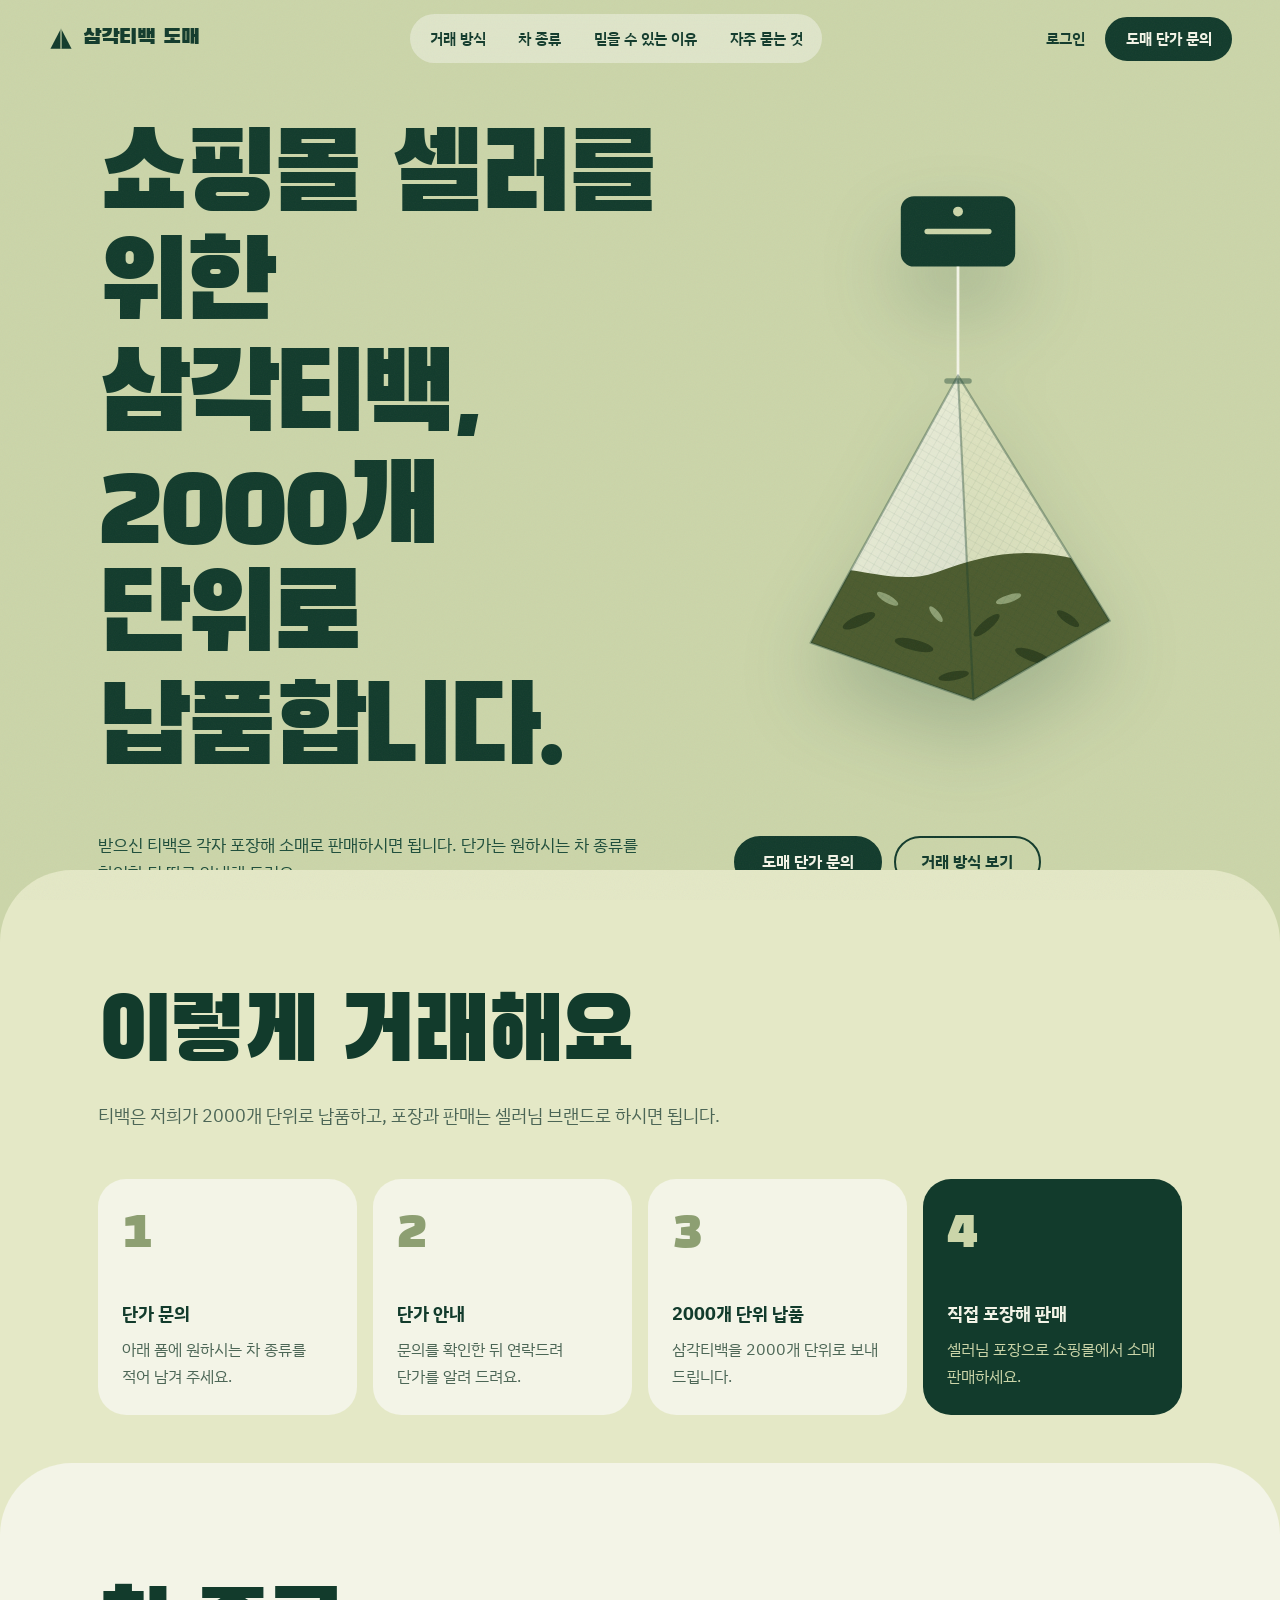
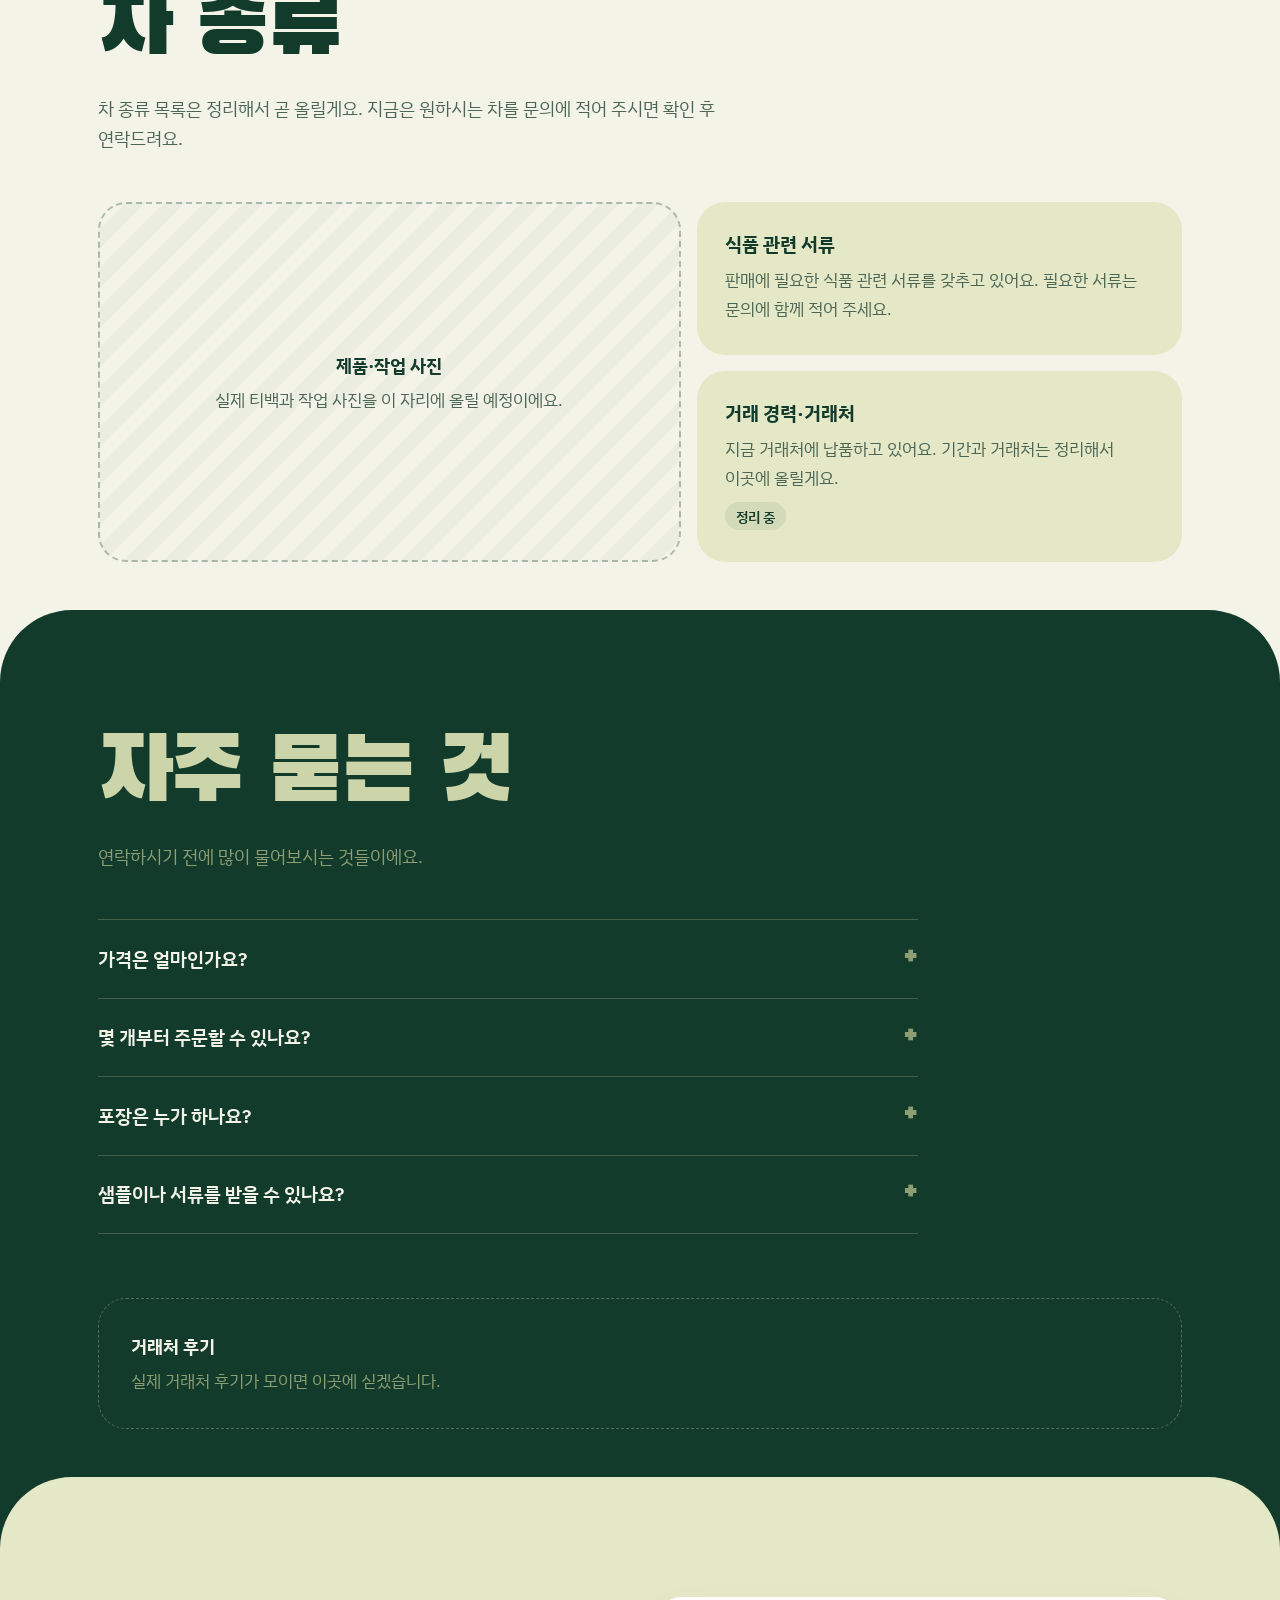
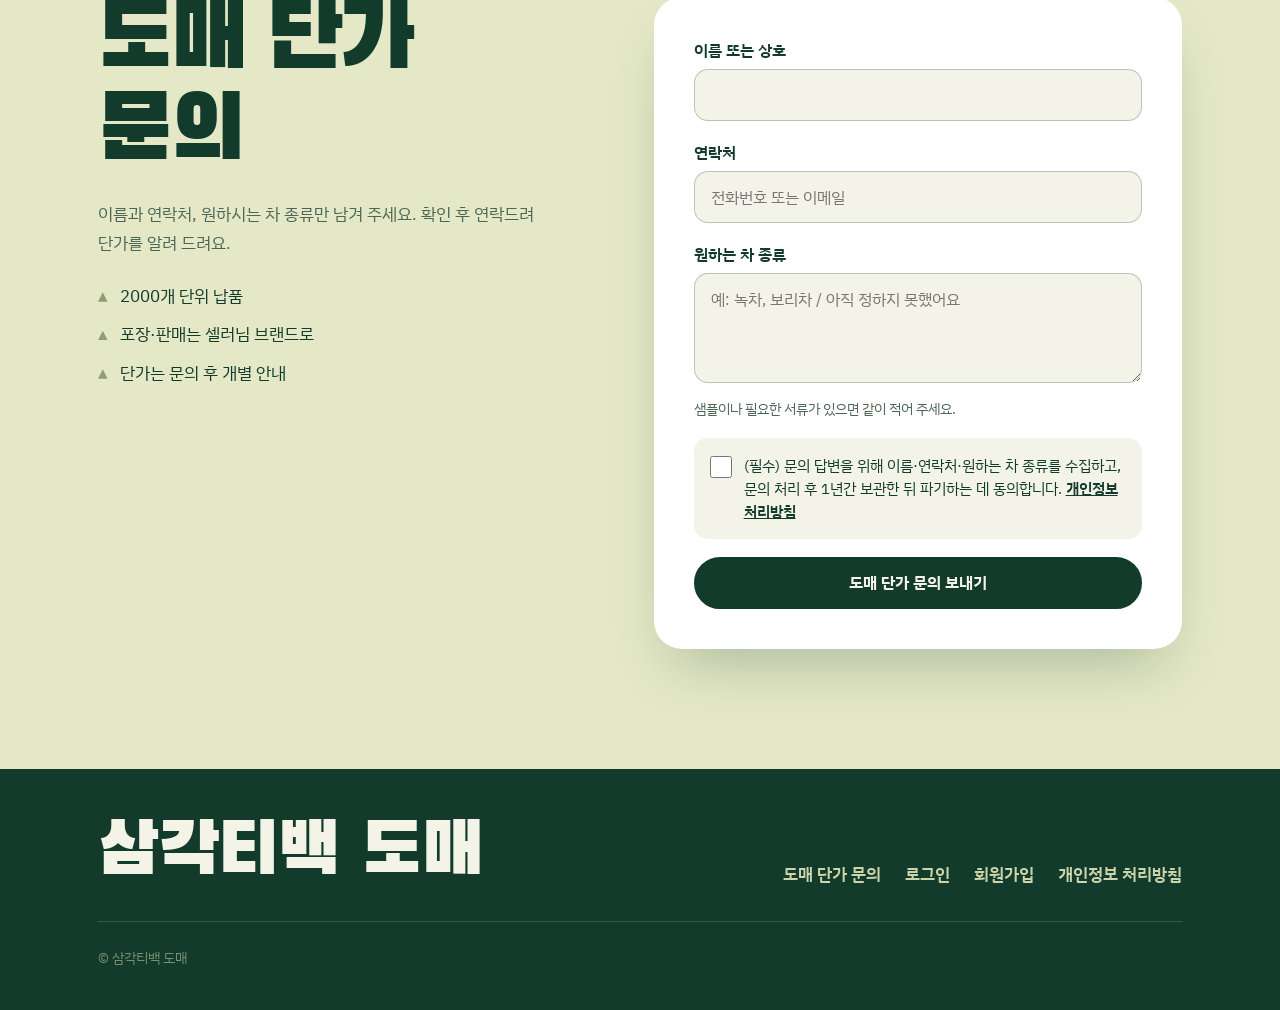
==== index.html @ 4edaec27 "첫 화면과 본문, 개인정보 처리방침 자리 추가 Co-Authored-By: Claude Opus 5.5 <noreply@anthropic.com>" ====
<!doctype html>
<html lang="ko">
<head>
  <meta charset="utf-8">
  <meta name="viewport" content="width=device-width, initial-scale=1">
  <title>삼각티백 도매 — 쇼핑몰 셀러 납품</title>
  <meta name="description" content="쇼핑몰 셀러를 위한 삼각티백, 2000개 단위로 납품합니다. 받은 티백은 직접 포장해 소매로 판매하실 수 있어요.">
  <meta name="theme-color" content="#cbd5a9">
  <link rel="icon" href="data:image/svg+xml,%3Csvg xmlns='http://www.w3.org/2000/svg' viewBox='0 0 32 32'%3E%3Cpath d='M16 3 29 28H3z' fill='%23123b2c'/%3E%3C/svg%3E">
  <link rel="preconnect" href="https://fonts.googleapis.com">
  <link rel="preconnect" href="https://fonts.gstatic.com" crossorigin>
  <link href="https://fonts.googleapis.com/css2?family=Black+Han+Sans&family=IBM+Plex+Sans+KR:wght@400;600;700&display=swap" rel="stylesheet">
  <link rel="stylesheet" href="/styles.css">
</head>
<body>
  <header class="nav" id="nav">
    <a class="logo" href="/" aria-label="삼각티백 도매 처음으로">
      <svg viewBox="0 0 32 32" aria-hidden="true"><path d="M16 3 29 28H3z" fill="#123b2c"/><path d="M16 3v25" stroke="#cbd5a9" stroke-width="1.5"/></svg>
      <span>삼각티백 도매</span>
    </a>
    <nav class="nav-links" aria-label="주요 메뉴">
      <a href="#how">거래 방식</a>
      <a href="#tea">차 종류</a>
      <a href="#proof">믿을 수 있는 이유</a>
      <a href="#faq">자주 묻는 것</a>
    </nav>
    <div class="nav-right">
      <a class="nav-login" href="/login" id="navLogin">로그인</a>
      <a class="btn" href="#contact">도매 단가 문의</a>
    </div>
  </header>

  <main>
    <section class="hero" aria-labelledby="heroTitle">
      <div class="wrap hero-grid">
        <h1 id="heroTitle">
          <span class="line"><span>쇼핑몰 셀러를 위한</span></span>
          <span class="line"><span>삼각티백,</span></span>
          <span class="line"><span><span class="num">2000</span>개 단위로</span></span>
          <span class="line"><span>납품합니다.</span></span>
        </h1>
        <div class="teabag-stage" aria-hidden="true">
          <svg class="teabag" viewBox="0 0 400 500">
            <defs>
              <pattern id="mesh" width="7" height="7" patternUnits="userSpaceOnUse" patternTransform="rotate(30)">
                <path d="M0 0H7M0 0V7" stroke="#123b2c" stroke-opacity=".13" stroke-width=".8"/>
              </pattern>
              <clipPath id="bag"><path d="M200 175 66 418 214 470 338 398z"/></clipPath>
            </defs>
            <!-- 꼬리표 -->
            <rect x="148" y="12" width="104" height="64" rx="12" fill="#123b2c"/>
            <path d="M200 76v100" stroke="#f3f4e7" stroke-width="2.5"/>
            <path d="M172 44h56" stroke="#cbd5a9" stroke-width="5" stroke-linecap="round"/>
            <circle cx="200" cy="26" r="4.5" fill="#cbd5a9"/>
            <!-- 망 -->
            <path d="M200 175 66 418 214 470z" fill="#f3f4e7" fill-opacity=".72"/>
            <path d="M200 175 214 470 338 398z" fill="#e4e8c6" fill-opacity=".8"/>
            <g clip-path="url(#bag)">
              <path d="M40 360c50-26 92 10 140-6 52-18 90-30 180 4v160H40z" fill="#4c5b2e"/>
              <g fill="#2e3f1d">
                <ellipse cx="110" cy="398" rx="16" ry="5" transform="rotate(-24 110 398)"/>
                <ellipse cx="160" cy="420" rx="18" ry="5" transform="rotate(14 160 420)"/>
                <ellipse cx="226" cy="402" rx="15" ry="4.5" transform="rotate(-40 226 402)"/>
                <ellipse cx="268" cy="430" rx="17" ry="5" transform="rotate(20 268 430)"/>
                <ellipse cx="196" cy="448" rx="14" ry="4" transform="rotate(-10 196 448)"/>
                <ellipse cx="300" cy="396" rx="12" ry="4" transform="rotate(35 300 396)"/>
              </g>
              <g fill="#8d9f72">
                <ellipse cx="136" cy="378" rx="11" ry="3.5" transform="rotate(30 136 378)"/>
                <ellipse cx="246" cy="378" rx="12" ry="3.5" transform="rotate(-18 246 378)"/>
                <ellipse cx="180" cy="392" rx="9" ry="3" transform="rotate(50 180 392)"/>
              </g>
              <rect x="0" y="150" width="400" height="350" fill="url(#mesh)"/>
            </g>
            <path d="M200 175 66 418 214 470 338 398z M200 175 214 470" fill="none" stroke="#123b2c" stroke-opacity=".35" stroke-width="2" stroke-linejoin="round"/>
            <path d="M190 180h20" stroke="#123b2c" stroke-opacity=".4" stroke-width="5" stroke-linecap="round"/>
          </svg>
        </div>
      </div>
      <div class="wrap hero-foot fade-in">
        <p>받으신 티백은 각자 포장해 소매로 판매하시면 됩니다. 단가는 원하시는 차 종류를 확인한 뒤 따로 안내해 드려요.</p>
        <div class="hero-actions">
          <a class="btn" href="#contact">도매 단가 문의</a>
          <a class="btn ghost" href="#how">거래 방식 보기</a>
        </div>
      </div>
    </section>

    <section class="block straw" id="how" aria-labelledby="howTitle">
      <div class="wrap">
        <h2 id="howTitle">이렇게 거래해요</h2>
        <p class="lead">티백은 저희가 2000개 단위로 납품하고, 포장과 판매는 셀러님 브랜드로 하시면 됩니다.</p>
        <ol class="steps">
          <li><h3>단가 문의</h3><p>아래 폼에 원하시는 차 종류를 적어 남겨 주세요.</p></li>
          <li><h3>단가 안내</h3><p>문의를 확인한 뒤 연락드려 단가를 알려 드려요.</p></li>
          <li><h3>2000개 단위 납품</h3><p>삼각티백을 2000개 단위로 보내 드립니다.</p></li>
          <li class="you"><h3>직접 포장해 판매</h3><p>셀러님 포장으로 쇼핑몰에서 소매 판매하세요.</p></li>
        </ol>
      </div>
    </section>

    <section class="block paper" id="tea" aria-labelledby="teaTitle">
      <div class="wrap">
        <h2 id="teaTitle">차 종류</h2>
        <p class="lead">차 종류 목록은 정리해서 곧 올릴게요. 지금은 원하시는 차를 문의에 적어 주시면 확인 후 연락드려요.</p>
        <div class="proof" id="proof">
          <div class="proof-photo">
            <div><strong>제품·작업 사진</strong>실제 티백과 작업 사진을 이 자리에 올릴 예정이에요.</div>
          </div>
          <div class="proof-list" aria-label="믿을 수 있는 이유">
            <div class="proof-item">
              <h3>식품 관련 서류</h3>
              <p>판매에 필요한 식품 관련 서류를 갖추고 있어요. 필요한 서류는 문의에 함께 적어 주세요.</p>
            </div>
            <div class="proof-item">
              <h3>거래 경력·거래처</h3>
              <p>지금 거래처에 납품하고 있어요. 기간과 거래처는 정리해서 이곳에 올릴게요.</p>
              <span class="pending">정리 중</span>
            </div>
          </div>
        </div>
      </div>
    </section>

    <section class="block forest" id="faq" aria-labelledby="faqTitle">
      <div class="wrap">
        <h2 id="faqTitle">자주 묻는 것</h2>
        <p class="lead">연락하시기 전에 많이 물어보시는 것들이에요.</p>
        <div class="faq">
          <details>
            <summary>가격은 얼마인가요?</summary>
            <p>단가는 사이트에 공개하지 않아요. 원하시는 차 종류를 적어 문의해 주시면 확인 후 따로 안내해 드려요.</p>
          </details>
          <details>
            <summary>몇 개부터 주문할 수 있나요?</summary>
            <p>삼각티백은 2000개 단위로 납품해요.</p>
          </details>
          <details>
            <summary>포장은 누가 하나요?</summary>
            <p>티백만 납품하고, 포장은 셀러님이 직접 하셔서 소매로 판매하시면 됩니다.</p>
          </details>
          <details>
            <summary>샘플이나 서류를 받을 수 있나요?</summary>
            <p>식품 관련 서류는 갖추고 있어요. 샘플이나 필요한 서류가 있으면 문의에 함께 적어 주세요. 확인 후 연락드려요.</p>
          </details>
        </div>
        <div class="reviews">
          <h3>거래처 후기</h3>
          <p>실제 거래처 후기가 모이면 이곳에 싣겠습니다.</p>
        </div>
      </div>
    </section>

    <section class="block straw" id="contact" aria-labelledby="contactTitle">
      <div class="wrap contact-grid">
        <div class="contact-side">
          <h2 id="contactTitle">도매 단가 문의</h2>
          <p>이름과 연락처, 원하시는 차 종류만 남겨 주세요. 확인 후 연락드려 단가를 알려 드려요.</p>
          <ul>
            <li>2000개 단위 납품</li>
            <li>포장·판매는 셀러님 브랜드로</li>
            <li>단가는 문의 후 개별 안내</li>
          </ul>
        </div>
        <form class="form" id="inquiryForm" novalidate>
          <div class="field">
            <label for="f-name">이름 또는 상호</label>
            <input id="f-name" name="name" autocomplete="name" maxlength="50" required>
          </div>
          <div class="field">
            <label for="f-contact">연락처</label>
            <input id="f-contact" name="contact" autocomplete="tel" maxlength="100" placeholder="전화번호 또는 이메일" required>
          </div>
          <div class="field">
            <label for="f-tea">원하는 차 종류</label>
            <textarea id="f-tea" name="tea_type" maxlength="1000" placeholder="예: 녹차, 보리차 / 아직 정하지 못했어요"></textarea>
            <p class="hint">샘플이나 필요한 서류가 있으면 같이 적어 주세요.</p>
          </div>
          <div class="trap" aria-hidden="true">
            <label for="f-website">웹사이트</label>
            <input id="f-website" name="website" tabindex="-1" autocomplete="off">
          </div>
          <label class="consent">
            <input type="checkbox" id="f-consent" required>
            <span>(필수) 문의 답변을 위해 이름·연락처·원하는 차 종류를 수집하고, 문의 처리 후 1년간 보관한 뒤 파기하는 데 동의합니다. <a href="/privacy">개인정보 처리방침</a></span>
          </label>
          <p class="form-msg" id="formMsg" role="status" hidden></p>
          <button class="btn" type="submit" id="submitBtn">도매 단가 문의 보내기</button>
        </form>
      </div>
    </section>
  </main>

  <footer class="footer">
    <div class="wrap">
      <div class="footer-top">
        <p class="big">삼각티백 도매</p>
        <nav aria-label="아래 메뉴">
          <a href="#contact">도매 단가 문의</a>
          <a href="/login">로그인</a>
          <a href="/signup">회원가입</a>
          <a href="/privacy">개인정보 처리방침</a>
        </nav>
      </div>
      <small>© 삼각티백 도매</small>
    </div>
  </footer>

  <script src="/site.js"></script>
</body>
</html>
---- styles.css ----
/* 삼각티백 도매 — 공통 스타일
   색: 찻잎 숲(forest) · 덖은 잎(sage) · 마른 잎(straw) · 종이(paper) · 이끼(moss) */
:root {
  --forest: #123b2c;
  --forest-2: #1d4d3a;
  --sage: #cbd5a9;
  --straw: #e4e8c6;
  --paper: #f3f4e7;
  --moss: #8d9f72;
  --ink: var(--forest);
  --muted: #4c6656;
  --line: rgba(18, 59, 44, 0.16);
  --danger: #9b2c1f;
  --ease: cubic-bezier(0.16, 1, 0.3, 1);
  --display: "Black Han Sans", "IBM Plex Sans KR", sans-serif;
  --body: "IBM Plex Sans KR", system-ui, sans-serif;
  --radius-xl: clamp(2rem, 6vw, 4.5rem);
  --radius-md: 1.75rem;
  --shadow: 0 30px 60px -20px rgba(18, 59, 44, 0.28);
  --gutter: clamp(1rem, 4vw, 3rem);
}

*, *::before, *::after { box-sizing: border-box; }
[hidden] { display: none !important; }
html { scroll-behavior: smooth; -webkit-text-size-adjust: 100%; }
body {
  margin: 0;
  background: var(--paper);
  color: var(--ink);
  font-family: var(--body);
  font-size: 17px;
  line-height: 1.7;
  word-break: keep-all;
  overflow-wrap: break-word;
}
img, svg { display: block; max-width: 100%; }
a { color: inherit; }
:focus-visible { outline: 3px solid var(--forest); outline-offset: 3px; border-radius: 6px; }

/* 종이 질감 */
body::after {
  content: "";
  position: fixed; inset: 0;
  pointer-events: none;
  z-index: 100;
  opacity: 0.045;
  background-image: url("data:image/svg+xml,%3Csvg xmlns='http://www.w3.org/2000/svg' width='160' height='160'%3E%3Cfilter id='n'%3E%3CfeTurbulence type='fractalNoise' baseFrequency='.85' numOctaves='3' stitchTiles='stitch'/%3E%3C/filter%3E%3Crect width='100%25' height='100%25' filter='url(%23n)'/%3E%3C/svg%3E");
}

.wrap { width: min(1180px, 100%); margin: 0 auto; padding: 0 var(--gutter); }

/* 버튼 */
.btn {
  display: inline-flex; align-items: center; justify-content: center; gap: .5rem;
  min-height: 52px;
  padding: .85rem 1.6rem;
  border: 2px solid var(--forest);
  border-radius: 999px;
  background: var(--forest);
  color: var(--paper);
  font: 700 1rem/1.2 var(--body);
  text-decoration: none;
  cursor: pointer;
  transition: transform .5s var(--ease), background-color .5s var(--ease), color .5s var(--ease);
}
.btn:hover { transform: translateY(-2px); background: var(--forest-2); }
.btn.ghost { background: transparent; color: var(--forest); }
.btn.ghost:hover { background: var(--forest); color: var(--paper); }
.btn[disabled] { opacity: .55; cursor: wait; transform: none; }

/* 상단 메뉴 */
.nav {
  position: fixed; top: 0; left: 0; right: 0;
  z-index: 50;
  padding: .9rem var(--gutter);
  display: flex; align-items: center; justify-content: space-between; gap: 1rem;
  transition: background-color .6s var(--ease), box-shadow .6s var(--ease);
}
.nav.scrolled { background: rgba(243, 244, 231, .82); backdrop-filter: blur(16px); -webkit-backdrop-filter: blur(16px); box-shadow: 0 1px 0 var(--line); }
.logo { display: flex; align-items: center; gap: .55rem; font: 400 1.35rem/1 var(--display); text-decoration: none; letter-spacing: -.01em; }
.logo svg { width: 26px; height: 26px; }
.nav-links { display: flex; align-items: center; gap: .25rem; padding: .3rem; border-radius: 999px; background: rgba(255, 255, 255, .38); backdrop-filter: blur(16px); -webkit-backdrop-filter: blur(16px); }
.nav-links a { padding: .45rem .9rem; border-radius: 999px; font-size: .92rem; font-weight: 600; text-decoration: none; transition: background-color .4s var(--ease); }
.nav-links a:hover { background: rgba(18, 59, 44, .08); }
.nav-right { display: flex; align-items: center; gap: .5rem; }
.nav-right .btn { min-height: 44px; padding: .6rem 1.15rem; font-size: .92rem; }
.nav-login { font-size: .92rem; font-weight: 600; text-decoration: none; padding: .5rem .75rem; }
@media (max-width: 860px) { .nav-links { display: none; } }
@media (max-width: 420px) { .nav-login { display: none; } .logo span { font-size: 1.1rem; } }

/* 첫 화면 */
.hero {
  position: relative;
  min-height: 100svh;
  background: var(--sage);
  padding: clamp(6.5rem, 14vh, 9rem) 0 clamp(2.5rem, 6vh, 4rem);
  overflow: hidden;
  display: flex; flex-direction: column; justify-content: space-between;
}
.hero-grid { position: relative; display: grid; grid-template-columns: 1.35fr 1fr; align-items: center; gap: 2rem; }
.hero h1 {
  margin: 0;
  font: 400 clamp(2.9rem, 8.6vw, 8.4rem)/0.98 var(--display);
  letter-spacing: -0.035em;
}
.hero h1 .line { display: block; overflow: hidden; padding-bottom: .04em; }
.hero h1 .line > span { display: inline-block; transform: translateY(105%); animation: rise 1.2s var(--ease) forwards; }
.hero h1 .line:nth-child(2) > span { animation-delay: .08s; }
.hero h1 .line:nth-child(3) > span { animation-delay: .16s; }
.hero h1 .line:nth-child(4) > span { animation-delay: .24s; }
.hero h1 .num { font-variant-numeric: lining-nums; }
@keyframes rise { to { transform: translateY(0); } }

.teabag-stage { position: relative; aspect-ratio: 4 / 5; max-width: 440px; justify-self: center; width: 100%; }
.teabag {
  position: absolute; inset: 0;
  transform-origin: 50% 0%;
  animation: sway 7s ease-in-out infinite, drop 1.4s var(--ease) both;
  filter: drop-shadow(0 40px 40px rgba(18, 59, 44, .22));
}
@keyframes sway { 0%, 100% { rotate: -3deg; } 50% { rotate: 3deg; } }
@keyframes drop { from { opacity: 0; translate: 0 -60px; } to { opacity: 1; translate: 0 0; } }

.hero-foot { display: grid; grid-template-columns: 1.35fr 1fr; gap: 2rem; align-items: end; margin-top: 2.5rem; }
.hero-foot p { margin: 0; max-width: 34em; font-size: 1.05rem; color: var(--forest-2); }
.hero-actions { display: flex; flex-wrap: wrap; gap: .75rem; }
.fade-in { opacity: 0; animation: fade 1.2s var(--ease) .45s forwards; }
@keyframes fade { from { opacity: 0; transform: translateY(24px); } to { opacity: 1; transform: none; } }

@media (max-width: 860px) {
  .hero-grid, .hero-foot { grid-template-columns: 1fr; }
  .teabag-stage { max-width: 230px; order: -1; justify-self: end; margin: -1rem 0 -2rem; }
}

/* 겹쳐 올라오는 구역 */
.block { position: relative; padding: clamp(4rem, 10vw, 7.5rem) 0; border-radius: var(--radius-xl) var(--radius-xl) 0 0; margin-top: calc(var(--radius-xl) * -1); }
.block.straw { background: var(--straw); }
.block.paper { background: var(--paper); }
.block.forest { background: var(--forest); color: var(--sage); }
.block h2 { margin: 0 0 1.25rem; font: 400 clamp(2.4rem, 7vw, 5.6rem)/1.02 var(--display); letter-spacing: -.03em; }
.block .lead { margin: 0 0 3rem; max-width: 36em; font-size: 1.1rem; color: var(--muted); }
.block.forest .lead { color: var(--moss); }

/* 거래 방식 (순서가 있는 내용) */
.steps { list-style: none; margin: 0; padding: 0; display: grid; grid-template-columns: repeat(4, 1fr); gap: 1rem; counter-reset: step; }
.steps li { counter-increment: step; position: relative; padding: 1.75rem 1.5rem 1.6rem; border-radius: var(--radius-md); background: var(--paper); }
.steps li::before { content: counter(step); display: block; margin-bottom: 2.5rem; font: 400 3.2rem/1 var(--display); color: var(--moss); }
.steps h3 { margin: 0 0 .4rem; font-size: 1.15rem; }
.steps p { margin: 0; font-size: .98rem; color: var(--muted); }
.steps li.you { background: var(--forest); color: var(--paper); }
.steps li.you p { color: var(--sage); }
.steps li.you::before { color: var(--sage); }
@media (max-width: 900px) { .steps { grid-template-columns: 1fr 1fr; } }
@media (max-width: 520px) { .steps { grid-template-columns: 1fr; } .steps li::before { margin-bottom: 1rem; } }

/* 믿을 수 있는 이유 */
.proof { display: grid; grid-template-columns: 1.2fr 1fr; gap: 1rem; }
.proof-photo { min-height: 360px; border-radius: var(--radius-md); border: 2px dashed rgba(18, 59, 44, .3); display: grid; place-items: center; padding: 2rem; text-align: center; color: var(--muted); background: repeating-linear-gradient(-45deg, transparent 0 14px, rgba(18, 59, 44, .035) 14px 28px); }
.proof-photo strong { display: block; color: var(--forest); font-size: 1.15rem; margin-bottom: .3rem; }
.proof-list { display: grid; gap: 1rem; }
.proof-item { padding: 1.6rem 1.75rem; border-radius: var(--radius-md); background: var(--straw); }
.proof-item h3 { margin: 0 0 .35rem; font-size: 1.2rem; }
.proof-item p { margin: 0; color: var(--muted); }
.proof-item .pending { display: inline-block; margin-top: .6rem; padding: .15rem .7rem; border-radius: 999px; font-size: .85rem; font-weight: 600; background: rgba(18, 59, 44, .08); }
@media (max-width: 860px) { .proof { grid-template-columns: 1fr; } .proof-photo { min-height: 220px; } }

/* 자주 묻는 것 */
.faq { max-width: 820px; }
.faq details { border-top: 1px solid rgba(203, 213, 169, .25); }
.faq details:last-of-type { border-bottom: 1px solid rgba(203, 213, 169, .25); }
.faq summary { list-style: none; cursor: pointer; display: flex; justify-content: space-between; align-items: center; gap: 1rem; padding: 1.4rem 0; font-size: 1.2rem; font-weight: 600; color: var(--paper); }
.faq summary::-webkit-details-marker { display: none; }
.faq summary::after { content: "+"; font: 400 2rem/1 var(--display); color: var(--moss); transition: rotate .6s var(--ease); }
.faq details[open] summary::after { rotate: 45deg; }
.faq details p { margin: 0 0 1.5rem; max-width: 40em; color: var(--sage); }
.reviews { margin-top: 4rem; padding: 2rem; border-radius: var(--radius-md); border: 1px dashed rgba(203, 213, 169, .35); color: var(--moss); }
.reviews h3 { margin: 0 0 .3rem; color: var(--paper); font-size: 1.15rem; }
.reviews p { margin: 0; }

/* 문의 폼 */
.contact-grid { display: grid; grid-template-columns: 1fr 1.1fr; gap: clamp(2rem, 6vw, 5rem); align-items: start; }
.form { display: grid; gap: 1.1rem; padding: clamp(1.5rem, 4vw, 2.5rem); border-radius: var(--radius-md); background: #fff; box-shadow: var(--shadow); }
.field label { display: block; margin-bottom: .35rem; font-weight: 600; font-size: .98rem; }
.field input, .field textarea {
  width: 100%;
  min-height: 52px;
  padding: .8rem 1rem;
  border: 1.5px solid rgba(18, 59, 44, .25);
  border-radius: 14px;
  background: var(--paper);
  color: var(--forest);
  font: 400 16px/1.5 var(--body);
  transition: border-color .4s var(--ease), background-color .4s var(--ease);
}
.field textarea { min-height: 110px; resize: vertical; }
.field input:focus, .field textarea:focus { outline: none; border-color: var(--forest); background: #fff; }
.field .hint { margin: .3rem 0 0; font-size: .88rem; color: var(--muted); }
.consent { display: flex; gap: .7rem; align-items: flex-start; padding: 1rem; border-radius: 14px; background: var(--paper); font-size: .93rem; line-height: 1.55; }
.consent input { width: 22px; height: 22px; margin: .1rem 0 0; accent-color: var(--forest); flex: none; }
.consent a { font-weight: 600; }
.trap { position: absolute; left: -9999px; width: 1px; height: 1px; overflow: hidden; }
.form-msg { margin: 0; padding: .9rem 1rem; border-radius: 14px; font-weight: 600; }
.form-msg.ok { background: var(--sage); }
.form-msg.err { background: #f6e1dc; color: var(--danger); }
.contact-side p { color: var(--muted); max-width: 30em; }
.contact-side ul { margin: 1.5rem 0 0; padding: 0; list-style: none; display: grid; gap: .6rem; }
.contact-side li { padding-left: 1.4rem; position: relative; }
.contact-side li::before { content: ""; position: absolute; left: 0; top: .62em; width: .6rem; height: .6rem; background: var(--moss); clip-path: polygon(50% 0, 100% 100%, 0 100%); }
@media (max-width: 860px) { .contact-grid { grid-template-columns: 1fr; } }

/* 아래 */
.footer { background: var(--forest); color: var(--sage); padding: 3rem 0 2.5rem; }
.footer-top { display: flex; flex-wrap: wrap; justify-content: space-between; gap: 2rem; align-items: end; padding-bottom: 2rem; border-bottom: 1px solid rgba(203, 213, 169, .2); }
.footer .big { font: 400 clamp(2.2rem, 7vw, 4.5rem)/1 var(--display); color: var(--paper); margin: 0; }
.footer nav { display: flex; flex-wrap: wrap; gap: .5rem 1.5rem; }
.footer nav a { text-decoration: none; font-weight: 600; }
.footer nav a:hover { text-decoration: underline; }
.footer small { display: block; margin-top: 1.5rem; opacity: .55; }

/* 작은 페이지 (로그인·회원·처리방침) */
.page { min-height: 100svh; background: var(--sage); padding: 7rem var(--gutter) 4rem; }
.card { width: min(480px, 100%); margin: 0 auto; padding: clamp(1.5rem, 5vw, 2.5rem); border-radius: var(--radius-md); background: #fff; box-shadow: var(--shadow); }
.card h1 { margin: 0 0 .5rem; font: 400 clamp(2rem, 7vw, 2.8rem)/1.1 var(--display); letter-spacing: -.02em; }
.card .sub { margin: 0 0 1.5rem; color: var(--muted); }
.card .links { margin-top: 1.25rem; display: flex; flex-wrap: wrap; gap: .5rem 1.25rem; font-size: .95rem; }
.doc { width: min(780px, 100%); margin: 0 auto; padding: clamp(1.5rem, 5vw, 3rem); border-radius: var(--radius-md); background: #fff; }
.doc h1 { margin: 0 0 1rem; font: 400 clamp(2rem, 6vw, 3rem)/1.1 var(--display); }
.doc h2 { margin: 2rem 0 .5rem; font-size: 1.2rem; }
.doc table { width: 100%; border-collapse: collapse; font-size: .95rem; }
.doc th, .doc td { text-align: left; vertical-align: top; padding: .6rem .5rem; border-bottom: 1px solid var(--line); }
.todo { background: #fff4c7; padding: 0 .3rem; border-radius: 4px; }

@media (prefers-reduced-motion: reduce) {
  *, *::before, *::after { animation-duration: .01ms !important; animation-iteration-count: 1 !important; transition-duration: .01ms !important; scroll-behavior: auto !important; }
  .hero h1 .line > span { transform: none; }
  .fade-in { opacity: 1; }
}
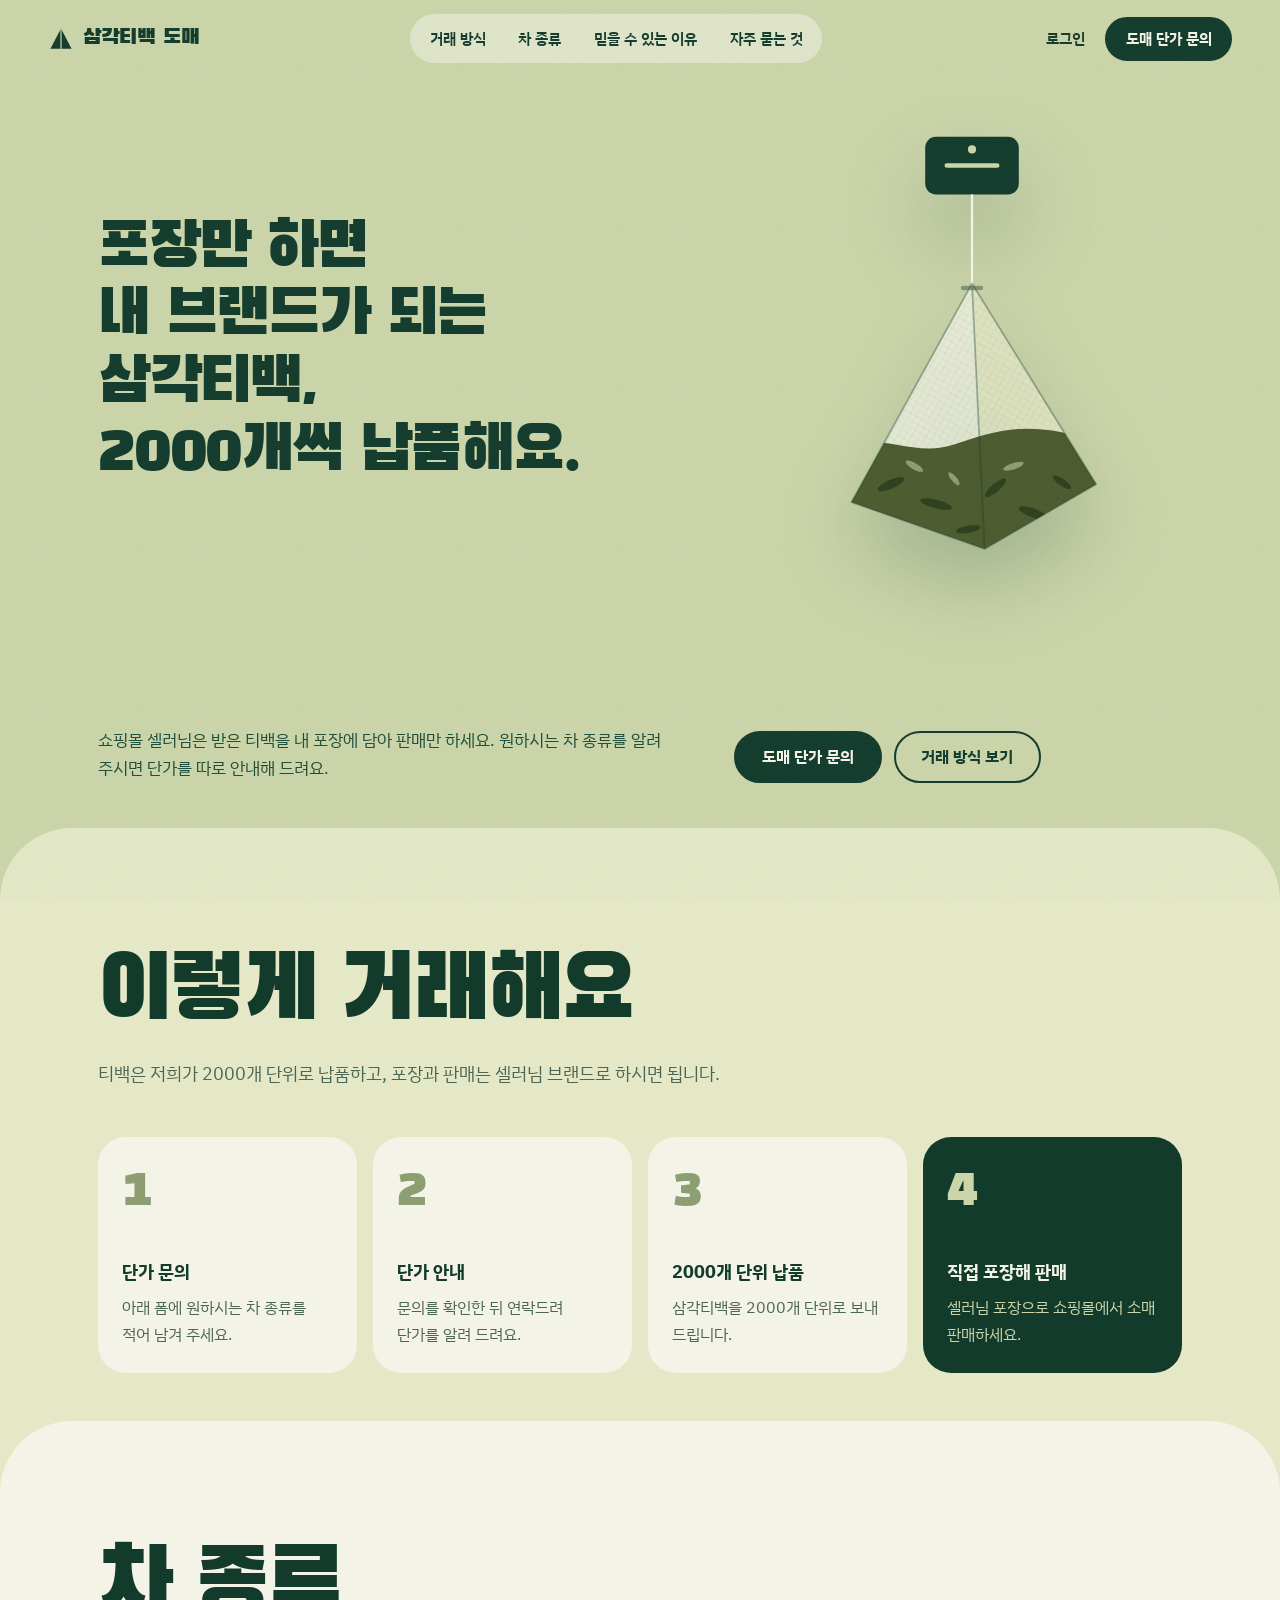
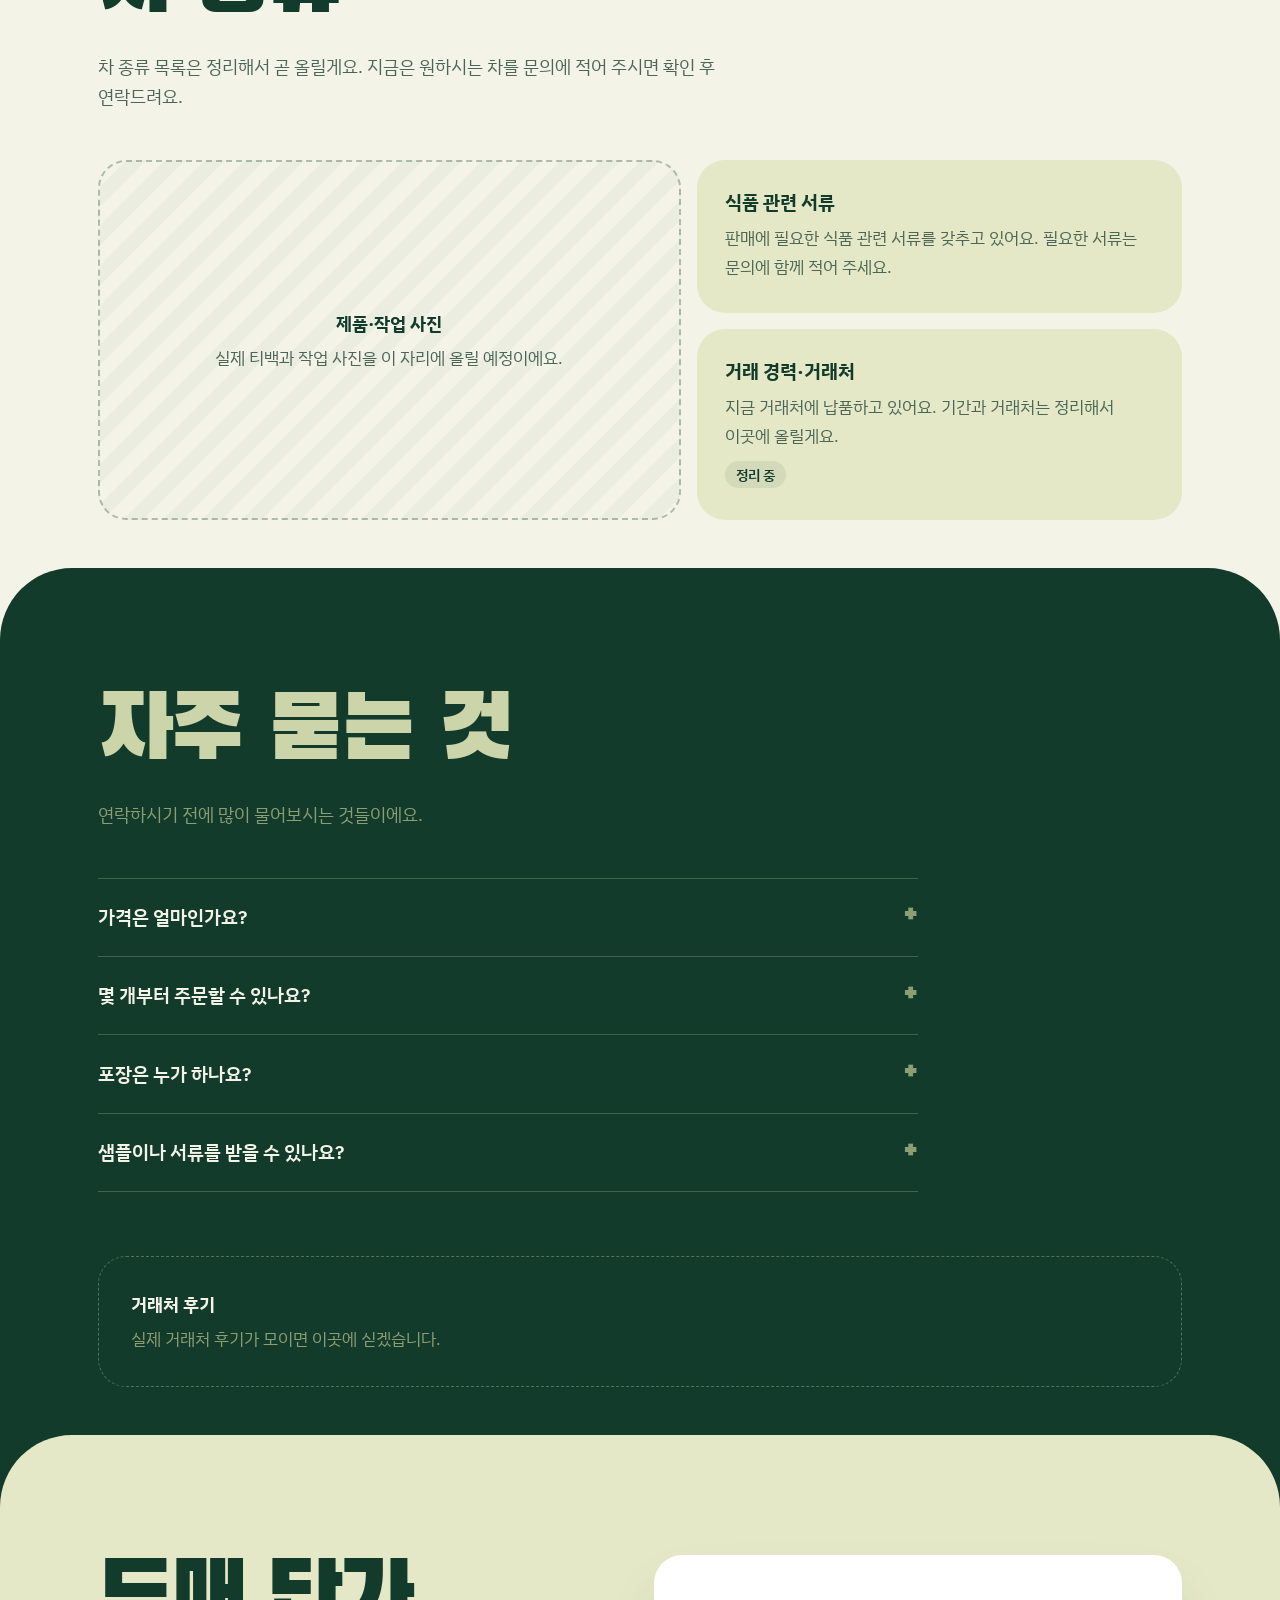
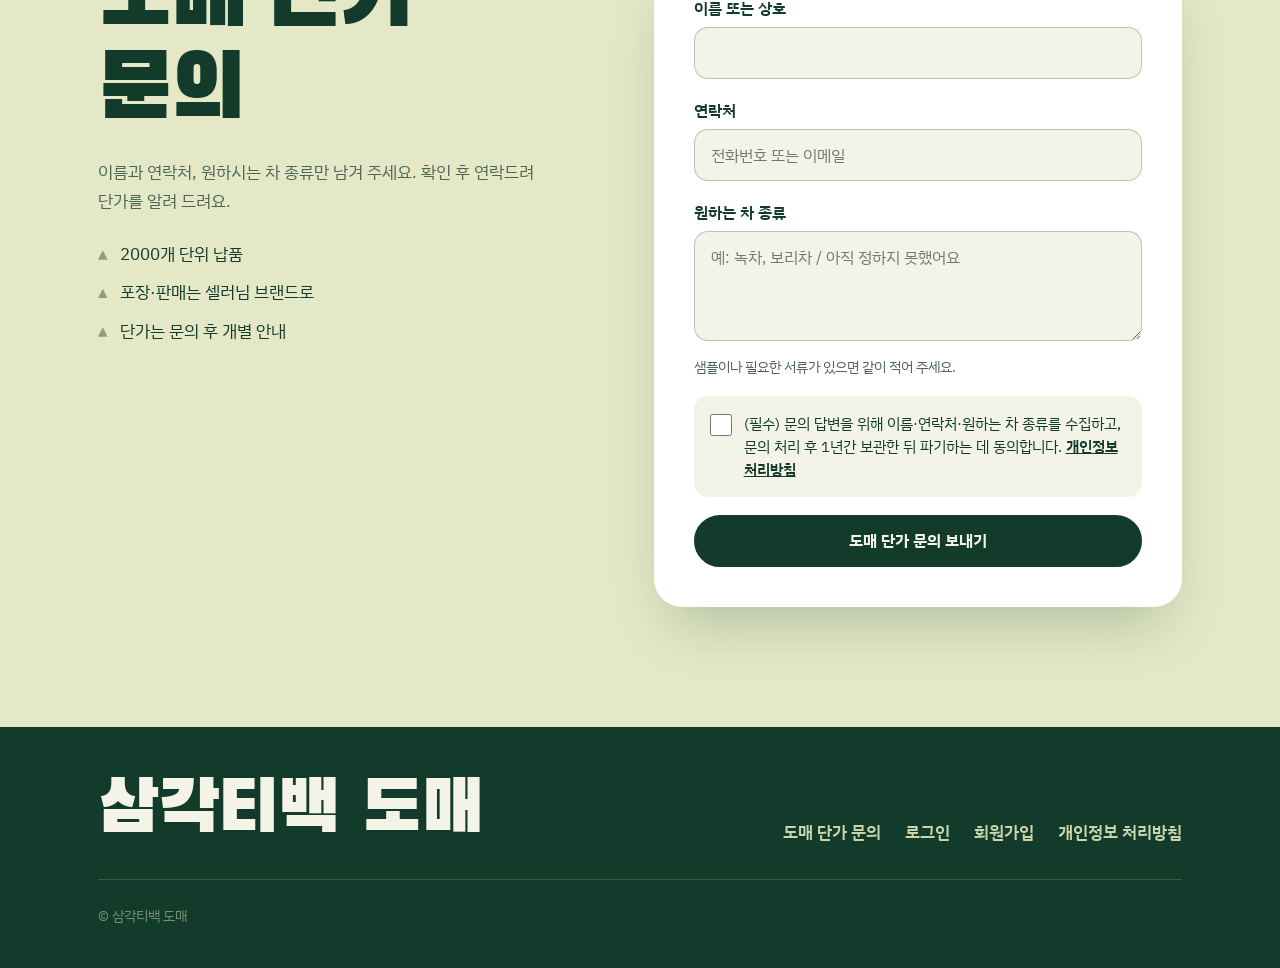
==== commit 8d968cef: "첫 화면 문구를 셀러 관점으로 변경 Co-Authored-By: Claude Opus 5.5 <noreply@anthropic.com>" ====
--- a/index.html
+++ b/index.html
@@ -3,14 +3,14 @@
 <head>
   <meta charset="utf-8">
   <meta name="viewport" content="width=device-width, initial-scale=1">
-  <title>삼각티백 도매 — 쇼핑몰 셀러 납품</title>
-  <meta name="description" content="쇼핑몰 셀러를 위한 삼각티백, 2000개 단위로 납품합니다. 받은 티백은 직접 포장해 소매로 판매하실 수 있어요.">
+  <title>삼각티백 도매 — 포장만 하면 내 브랜드</title>
+  <meta name="description" content="포장만 하면 내 브랜드가 되는 삼각티백, 2000개씩 납품해요. 쇼핑몰 셀러를 위한 삼각티백 도매.">
   <meta name="theme-color" content="#cbd5a9">
   <link rel="icon" href="data:image/svg+xml,%3Csvg xmlns='http://www.w3.org/2000/svg' viewBox='0 0 32 32'%3E%3Cpath d='M16 3 29 28H3z' fill='%23123b2c'/%3E%3C/svg%3E">
   <link rel="preconnect" href="https://fonts.googleapis.com">
   <link rel="preconnect" href="https://fonts.gstatic.com" crossorigin>
   <link href="https://fonts.googleapis.com/css2?family=Black+Han+Sans&family=IBM+Plex+Sans+KR:wght@400;600;700&display=swap" rel="stylesheet">
-  <link rel="stylesheet" href="/styles.css">
+  <link rel="stylesheet" href="styles.css">
 </head>
 <body>
   <header class="nav" id="nav">
@@ -34,10 +34,10 @@
     <section class="hero" aria-labelledby="heroTitle">
       <div class="wrap hero-grid">
         <h1 id="heroTitle">
-          <span class="line"><span>쇼핑몰 셀러를 위한</span></span>
+          <span class="line"><span>포장만 하면</span></span>
+          <span class="line"><span>내 브랜드가 되는</span></span>
           <span class="line"><span>삼각티백,</span></span>
-          <span class="line"><span><span class="num">2000</span>개 단위로</span></span>
-          <span class="line"><span>납품합니다.</span></span>
+          <span class="line"><span><span class="num">2000</span>개씩 납품해요.</span></span>
         </h1>
         <div class="teabag-stage" aria-hidden="true">
           <svg class="teabag" viewBox="0 0 400 500">
@@ -78,7 +78,7 @@
         </div>
       </div>
       <div class="wrap hero-foot fade-in">
-        <p>받으신 티백은 각자 포장해 소매로 판매하시면 됩니다. 단가는 원하시는 차 종류를 확인한 뒤 따로 안내해 드려요.</p>
+        <p>쇼핑몰 셀러님은 받은 티백을 내 포장에 담아 판매만 하세요. 원하시는 차 종류를 알려 주시면 단가를 따로 안내해 드려요.</p>
         <div class="hero-actions">
           <a class="btn" href="#contact">도매 단가 문의</a>
           <a class="btn ghost" href="#how">거래 방식 보기</a>
@@ -206,6 +206,6 @@
     </div>
   </footer>
 
-  <script src="/site.js"></script>
+  <script src="site.js"></script>
 </body>
 </html>
--- a/styles.css
+++ b/styles.css
@@ -93,17 +93,17 @@
   position: relative;
   min-height: 100svh;
   background: var(--sage);
-  padding: clamp(6.5rem, 14vh, 9rem) 0 clamp(2.5rem, 6vh, 4rem);
+  padding: clamp(6.5rem, 14vh, 9rem) 0 calc(var(--radius-xl) + clamp(2rem, 5vh, 3.5rem));
   overflow: hidden;
   display: flex; flex-direction: column; justify-content: space-between;
 }
-.hero-grid { position: relative; display: grid; grid-template-columns: 1.35fr 1fr; align-items: center; gap: 2rem; }
+.hero-grid { position: relative; display: grid; grid-template-columns: 1.5fr 1fr; align-items: center; gap: 2rem; }
 .hero h1 {
   margin: 0;
-  font: 400 clamp(2.9rem, 8.6vw, 8.4rem)/0.98 var(--display);
+  font: 400 clamp(2.1rem, 4.9vw, 4.7rem)/1.04 var(--display);
   letter-spacing: -0.035em;
 }
-.hero h1 .line { display: block; overflow: hidden; padding-bottom: .04em; }
+.hero h1 .line { display: block; overflow: hidden; padding-bottom: .04em; white-space: nowrap; }
 .hero h1 .line > span { display: inline-block; transform: translateY(105%); animation: rise 1.2s var(--ease) forwards; }
 .hero h1 .line:nth-child(2) > span { animation-delay: .08s; }
 .hero h1 .line:nth-child(3) > span { animation-delay: .16s; }
@@ -111,7 +111,7 @@
 .hero h1 .num { font-variant-numeric: lining-nums; }
 @keyframes rise { to { transform: translateY(0); } }
 
-.teabag-stage { position: relative; aspect-ratio: 4 / 5; max-width: 440px; justify-self: center; width: 100%; }
+.teabag-stage { position: relative; aspect-ratio: 4 / 5; max-width: 360px; justify-self: center; width: 100%; }
 .teabag {
   position: absolute; inset: 0;
   transform-origin: 50% 0%;
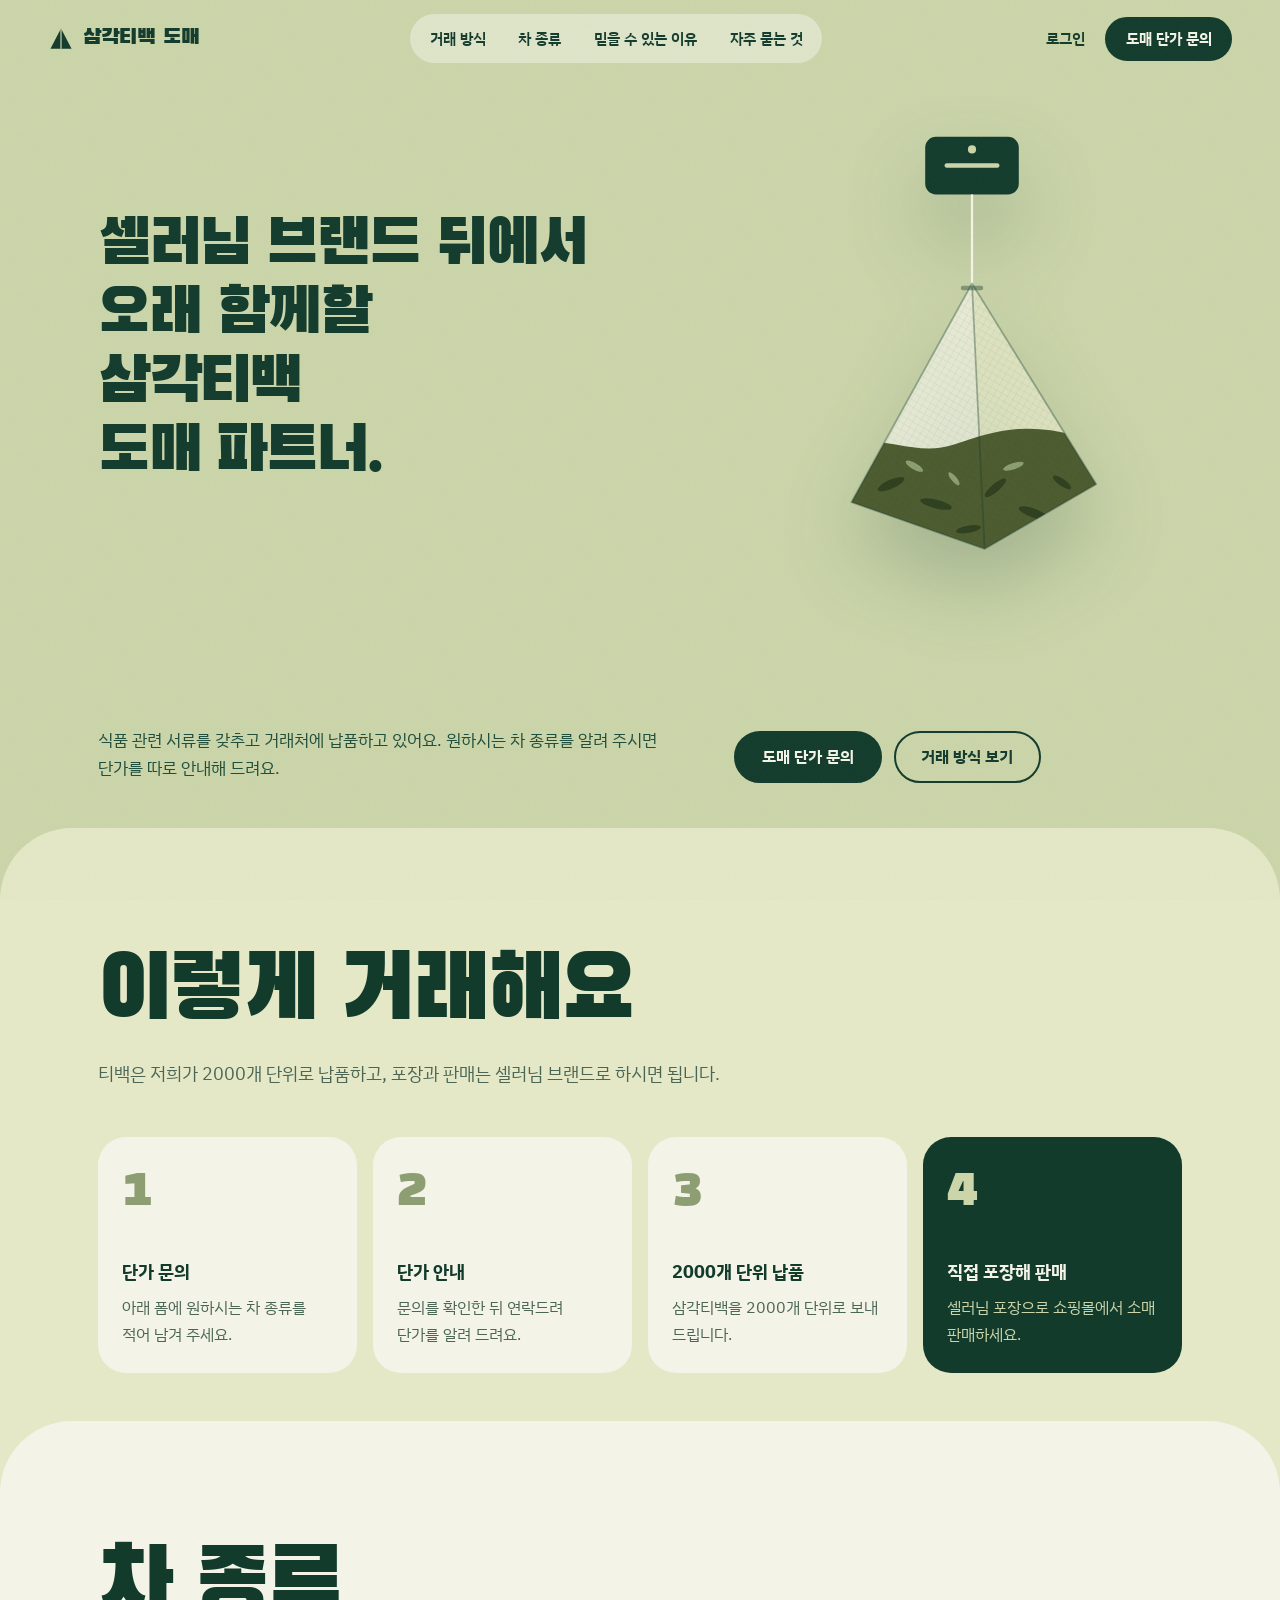
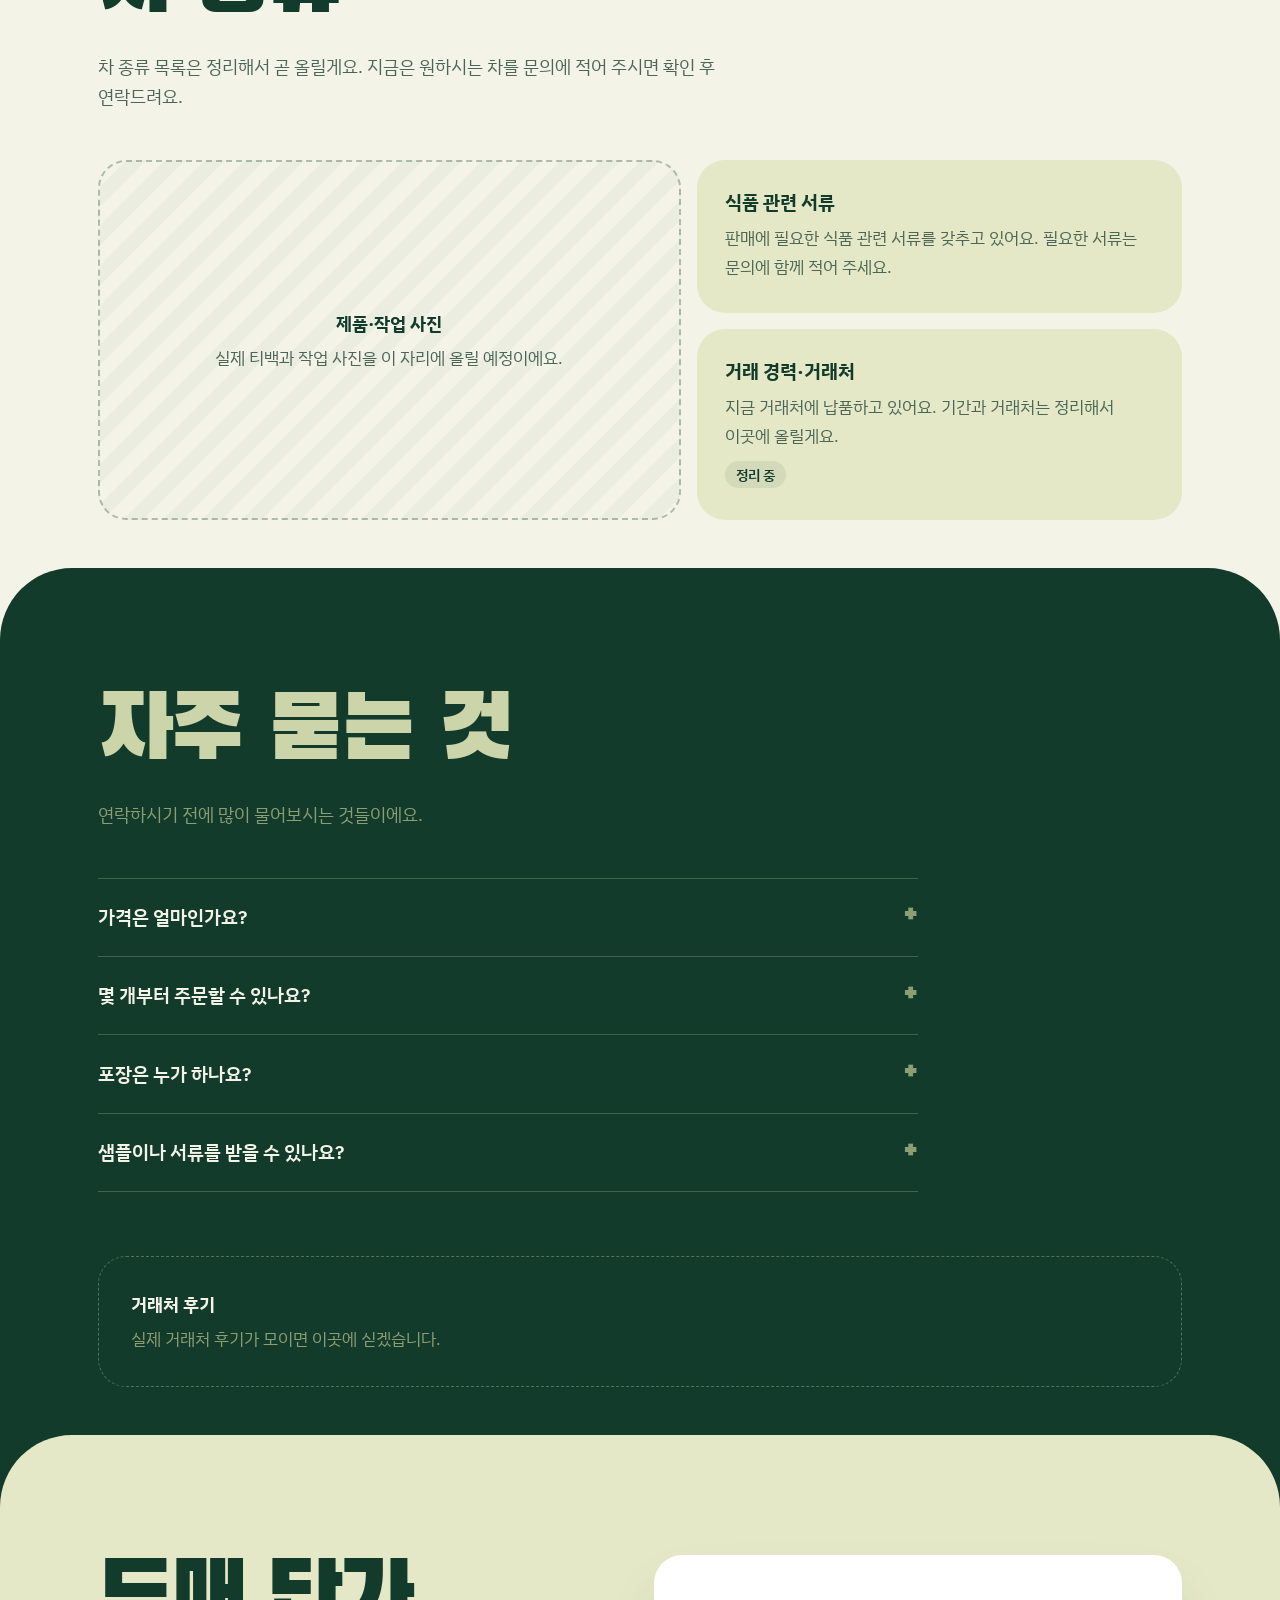
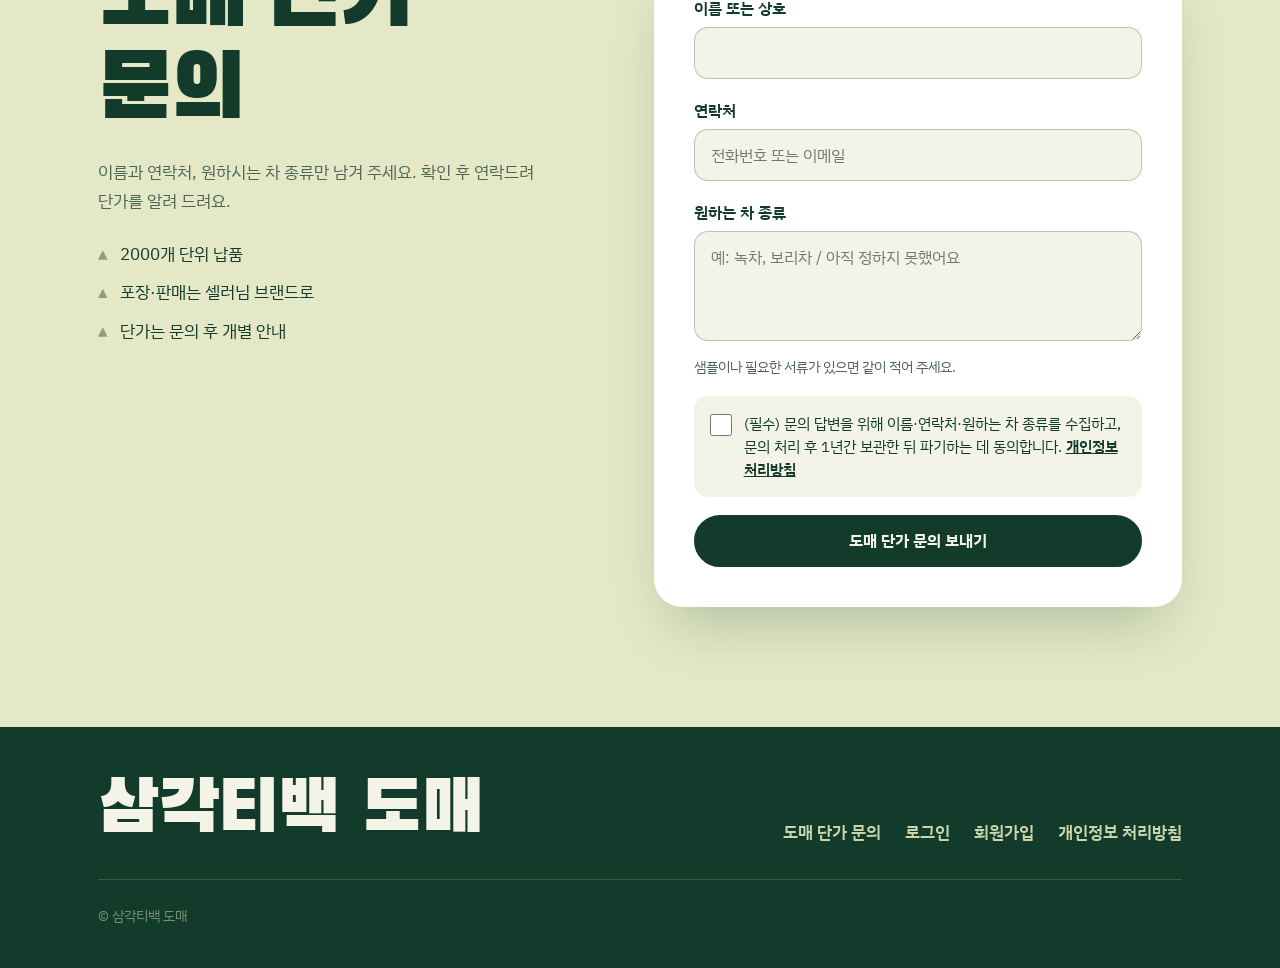
==== commit 175db362: "첫 화면 문구를 도매·신뢰 중심으로 변경 Co-Authored-By: Claude Opus 5.5 <noreply@anthropic.com>" ====
--- a/index.html
+++ b/index.html
@@ -3,8 +3,8 @@
 <head>
   <meta charset="utf-8">
   <meta name="viewport" content="width=device-width, initial-scale=1">
-  <title>삼각티백 도매 — 포장만 하면 내 브랜드</title>
-  <meta name="description" content="포장만 하면 내 브랜드가 되는 삼각티백, 2000개씩 납품해요. 쇼핑몰 셀러를 위한 삼각티백 도매.">
+  <title>삼각티백 도매 — 오래 함께할 도매 파트너</title>
+  <meta name="description" content="셀러님 브랜드 뒤에서 오래 함께할 삼각티백 도매 파트너. 원하시는 차 종류를 알려 주시면 단가를 안내해 드려요.">
   <meta name="theme-color" content="#cbd5a9">
   <link rel="icon" href="data:image/svg+xml,%3Csvg xmlns='http://www.w3.org/2000/svg' viewBox='0 0 32 32'%3E%3Cpath d='M16 3 29 28H3z' fill='%23123b2c'/%3E%3C/svg%3E">
   <link rel="preconnect" href="https://fonts.googleapis.com">
@@ -34,10 +34,10 @@
     <section class="hero" aria-labelledby="heroTitle">
       <div class="wrap hero-grid">
         <h1 id="heroTitle">
-          <span class="line"><span>포장만 하면</span></span>
-          <span class="line"><span>내 브랜드가 되는</span></span>
-          <span class="line"><span>삼각티백,</span></span>
-          <span class="line"><span><span class="num">2000</span>개씩 납품해요.</span></span>
+          <span class="line"><span>셀러님 브랜드 뒤에서</span></span>
+          <span class="line"><span>오래 함께할</span></span>
+          <span class="line"><span>삼각티백</span></span>
+          <span class="line"><span>도매 파트너.</span></span>
         </h1>
         <div class="teabag-stage" aria-hidden="true">
           <svg class="teabag" viewBox="0 0 400 500">
@@ -78,7 +78,7 @@
         </div>
       </div>
       <div class="wrap hero-foot fade-in">
-        <p>쇼핑몰 셀러님은 받은 티백을 내 포장에 담아 판매만 하세요. 원하시는 차 종류를 알려 주시면 단가를 따로 안내해 드려요.</p>
+        <p>식품 관련 서류를 갖추고 거래처에 납품하고 있어요. 원하시는 차 종류를 알려 주시면 단가를 따로 안내해 드려요.</p>
         <div class="hero-actions">
           <a class="btn" href="#contact">도매 단가 문의</a>
           <a class="btn ghost" href="#how">거래 방식 보기</a>
--- a/styles.css
+++ b/styles.css
@@ -100,7 +100,7 @@
 .hero-grid { position: relative; display: grid; grid-template-columns: 1.5fr 1fr; align-items: center; gap: 2rem; }
 .hero h1 {
   margin: 0;
-  font: 400 clamp(2.1rem, 4.9vw, 4.7rem)/1.04 var(--display);
+  font: 400 clamp(1.75rem, 4.9vw, 4.7rem)/1.06 var(--display);
   letter-spacing: -0.035em;
 }
 .hero h1 .line { display: block; overflow: hidden; padding-bottom: .04em; white-space: nowrap; }
